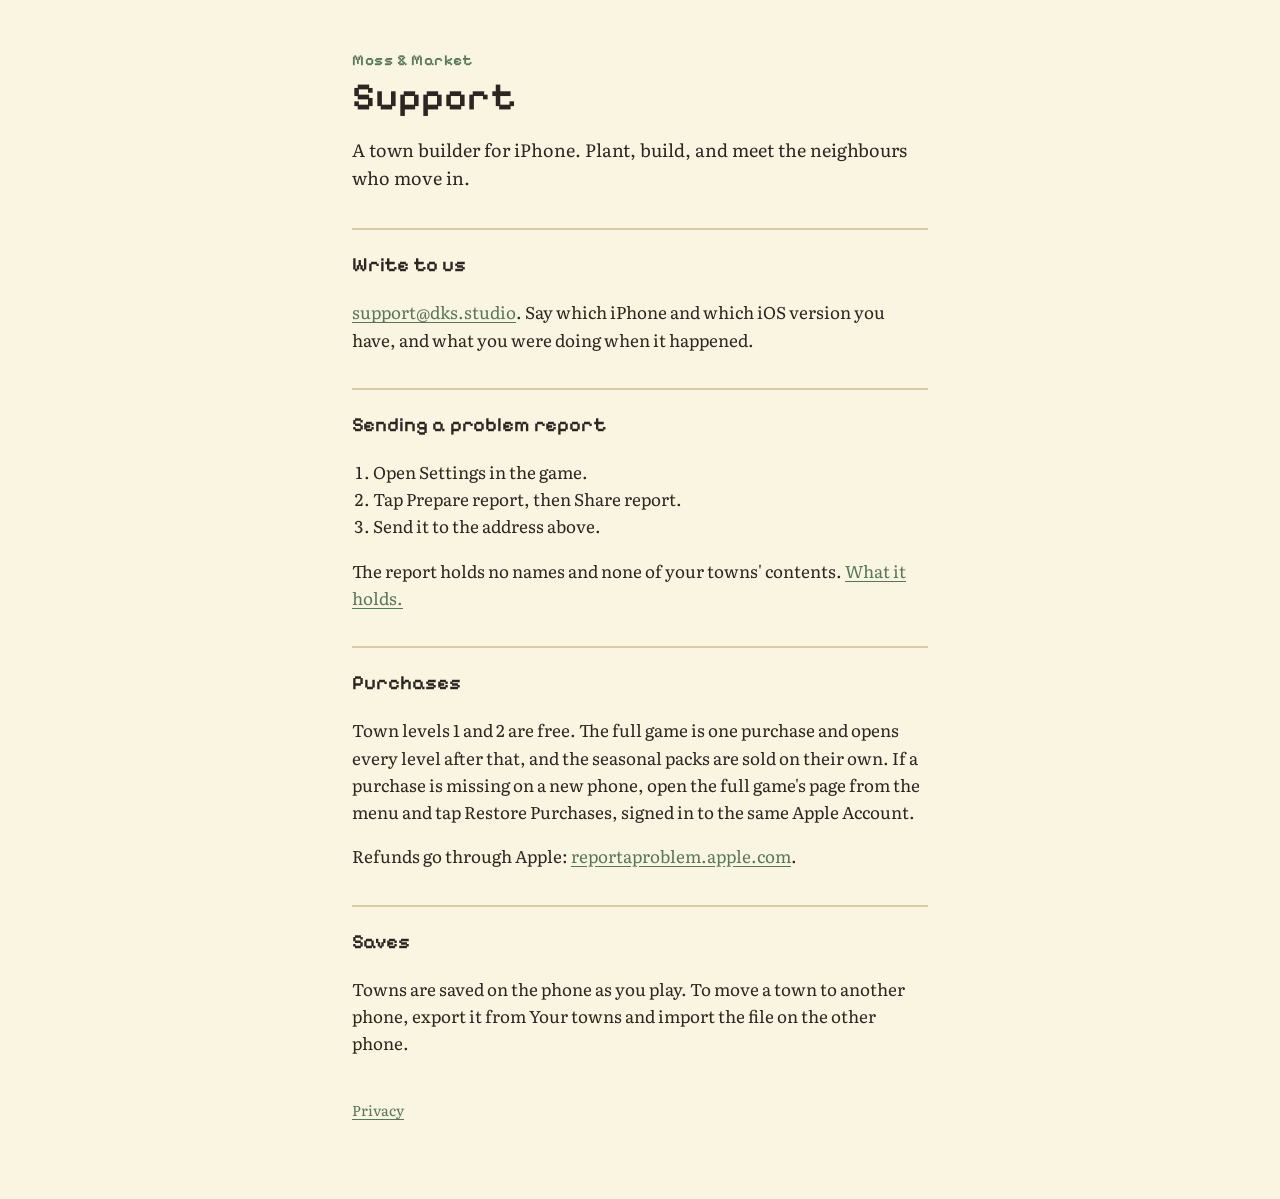
==== index.html @ 93df582d "Support and privacy pages for Moss & Market Co-Authored-By: Claude Opus 5.5 <noreply@anthropic.com>" ====
<!doctype html>
<html lang="en">
<head>
<meta charset="utf-8">
<meta name="viewport" content="width=device-width, initial-scale=1">
<title>Moss &amp; Market support</title>
<meta name="description" content="Help with Moss & Market: purchases, saves and problem reports.">
<link rel="preconnect" href="https://fonts.googleapis.com">
<link rel="preconnect" href="https://fonts.gstatic.com" crossorigin>
<link href="https://fonts.googleapis.com/css2?family=Pixelify+Sans:wght@500;600&family=Literata:opsz,wght@7..72,400;7..72,600&display=swap" rel="stylesheet">
<link rel="stylesheet" href="style.css">
</head>
<body>
<main>
  <p class="eyebrow">Moss &amp; Market</p>
  <h1>Support</h1>
  <p class="lede">A town builder for iPhone. Plant, build, and meet the neighbours who move in.</p>

  <h2>Write to us</h2>
  <p><a href="mailto:support@dks.studio">support@dks.studio</a>. Say which iPhone and which iOS version you have, and what you were doing when it happened.</p>

  <h2>Sending a problem report</h2>
  <ol>
    <li>Open Settings in the game.</li>
    <li>Tap Prepare report, then Share report.</li>
    <li>Send it to the address above.</li>
  </ol>
  <p>The report holds no names and none of your towns' contents. <a href="privacy.html">What it holds.</a></p>

  <h2>Purchases</h2>
  <p>Town levels 1 and 2 are free. The full game is one purchase and opens every level after that, and the seasonal packs are sold on their own. If a purchase is missing on a new phone, open the full game's page from the menu and tap Restore Purchases, signed in to the same Apple Account.</p>
  <p>Refunds go through Apple: <a href="https://reportaproblem.apple.com">reportaproblem.apple.com</a>.</p>

  <h2>Saves</h2>
  <p>Towns are saved on the phone as you play. To move a town to another phone, export it from Your towns and import the file on the other phone.</p>

  <p class="meta"><a href="privacy.html">Privacy</a></p>
</main>
</body>
</html>
---- style.css ----
:root {
  --paper: #FAF5E0;
  --paper2: #F5E5BF;
  --ink: #2B2622;
  --muted: #6B5F52;
  --leaf: #577857;
  --rule: #D9CBA6;
}
@media (prefers-color-scheme: dark) {
  :root:not([data-theme="light"]) {
    --paper: #1F1C18;
    --paper2: #2A2620;
    --ink: #F1E8D2;
    --muted: #B9AC96;
    --leaf: #8DB582;
    --rule: #3A342C;
  }
}
:root[data-theme="dark"] {
  --paper: #1F1C18;
  --paper2: #2A2620;
  --ink: #F1E8D2;
  --muted: #B9AC96;
  --leaf: #8DB582;
  --rule: #3A342C;
}
* { box-sizing: border-box; }
body {
  margin: 0;
  background: var(--paper);
  color: var(--ink);
  font-family: "Literata", Georgia, "Times New Roman", serif;
  font-size: 17px;
  line-height: 1.6;
}
main { max-width: 38rem; margin: 0 auto; padding: 48px 16px 64px; }
h1, h2, .eyebrow { font-family: "Pixelify Sans", ui-monospace, Menlo, monospace; font-weight: 600; text-wrap: balance; }
h1 { font-size: 2.4rem; line-height: 1.1; margin: 0.2rem 0 1rem; }
h2 { font-size: 1.25rem; margin: 2.2rem 0 0.4rem; padding-top: 1.2rem; border-top: 2px solid var(--rule); }
.eyebrow { margin: 0; font-size: 0.95rem; letter-spacing: 0.04em; color: var(--leaf); }
.eyebrow a { color: inherit; text-decoration: none; }
.lede { font-size: 1.12rem; }
.meta { margin-top: 2.6rem; color: var(--muted); font-size: 0.9rem; }
a { color: var(--leaf); text-underline-offset: 3px; }
a:focus-visible { outline: 2px solid var(--leaf); outline-offset: 2px; }
ol { padding-left: 1.3rem; }
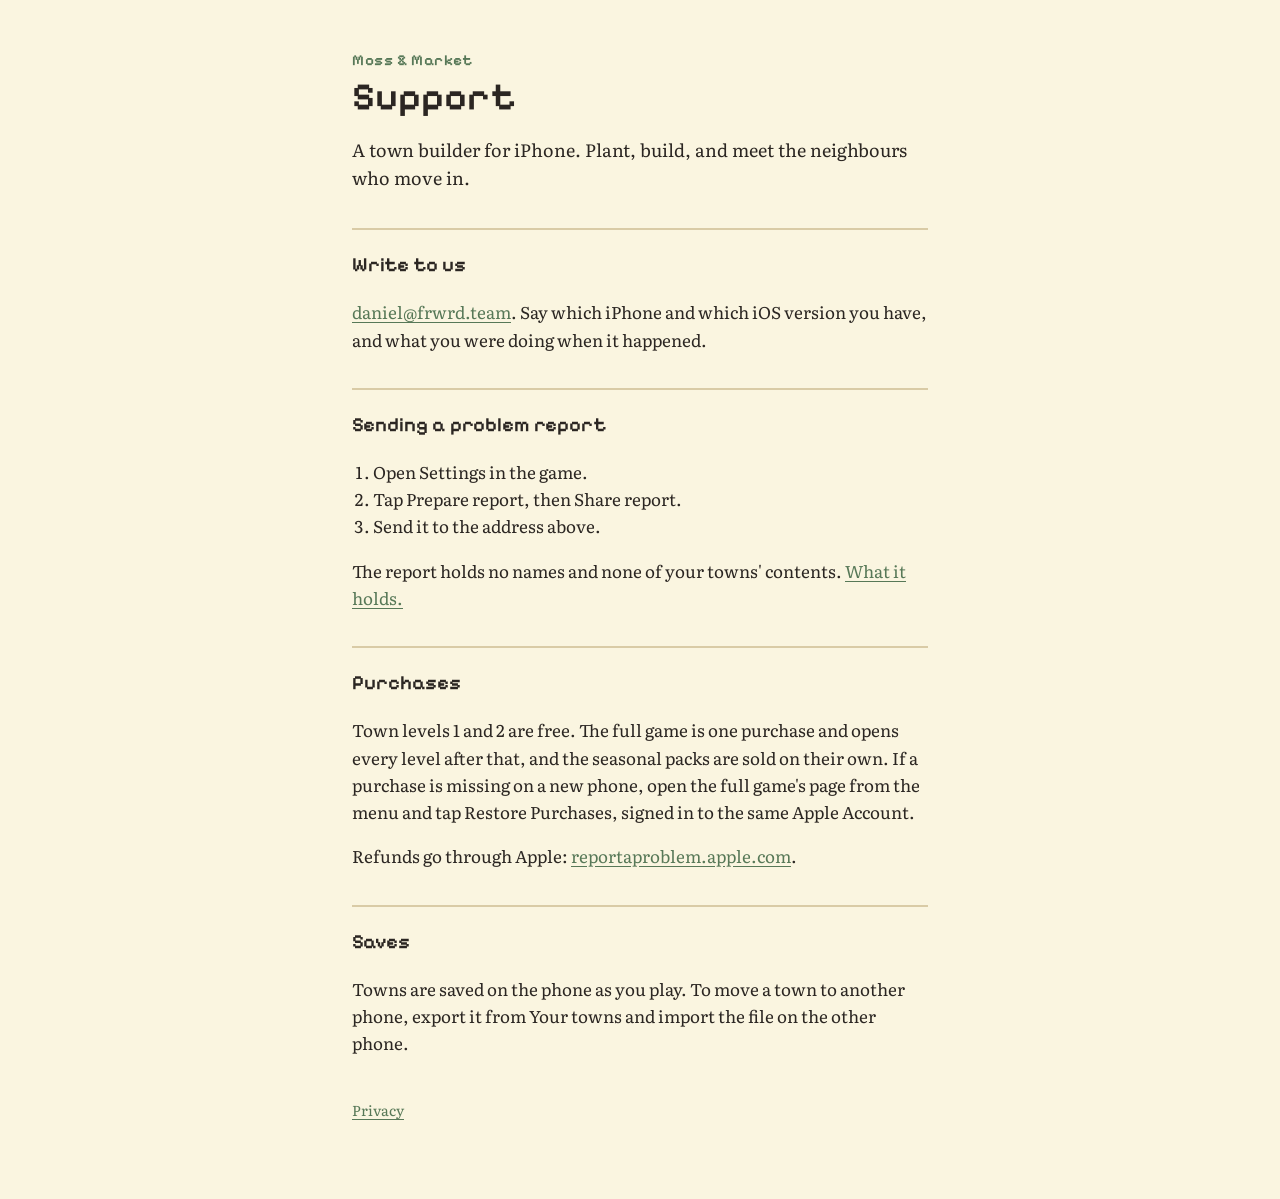
==== commit 83e383e3: "Contact address: daniel@frwrd.team Co-Authored-By: Claude Opus 5.5 <noreply@anthropic.com>" ====
--- a/index.html
+++ b/index.html
@@ -17,7 +17,7 @@
   <p class="lede">A town builder for iPhone. Plant, build, and meet the neighbours who move in.</p>
 
   <h2>Write to us</h2>
-  <p><a href="mailto:support@dks.studio">support@dks.studio</a>. Say which iPhone and which iOS version you have, and what you were doing when it happened.</p>
+  <p><a href="mailto:daniel@frwrd.team">daniel@frwrd.team</a>. Say which iPhone and which iOS version you have, and what you were doing when it happened.</p>
 
   <h2>Sending a problem report</h2>
   <ol>
